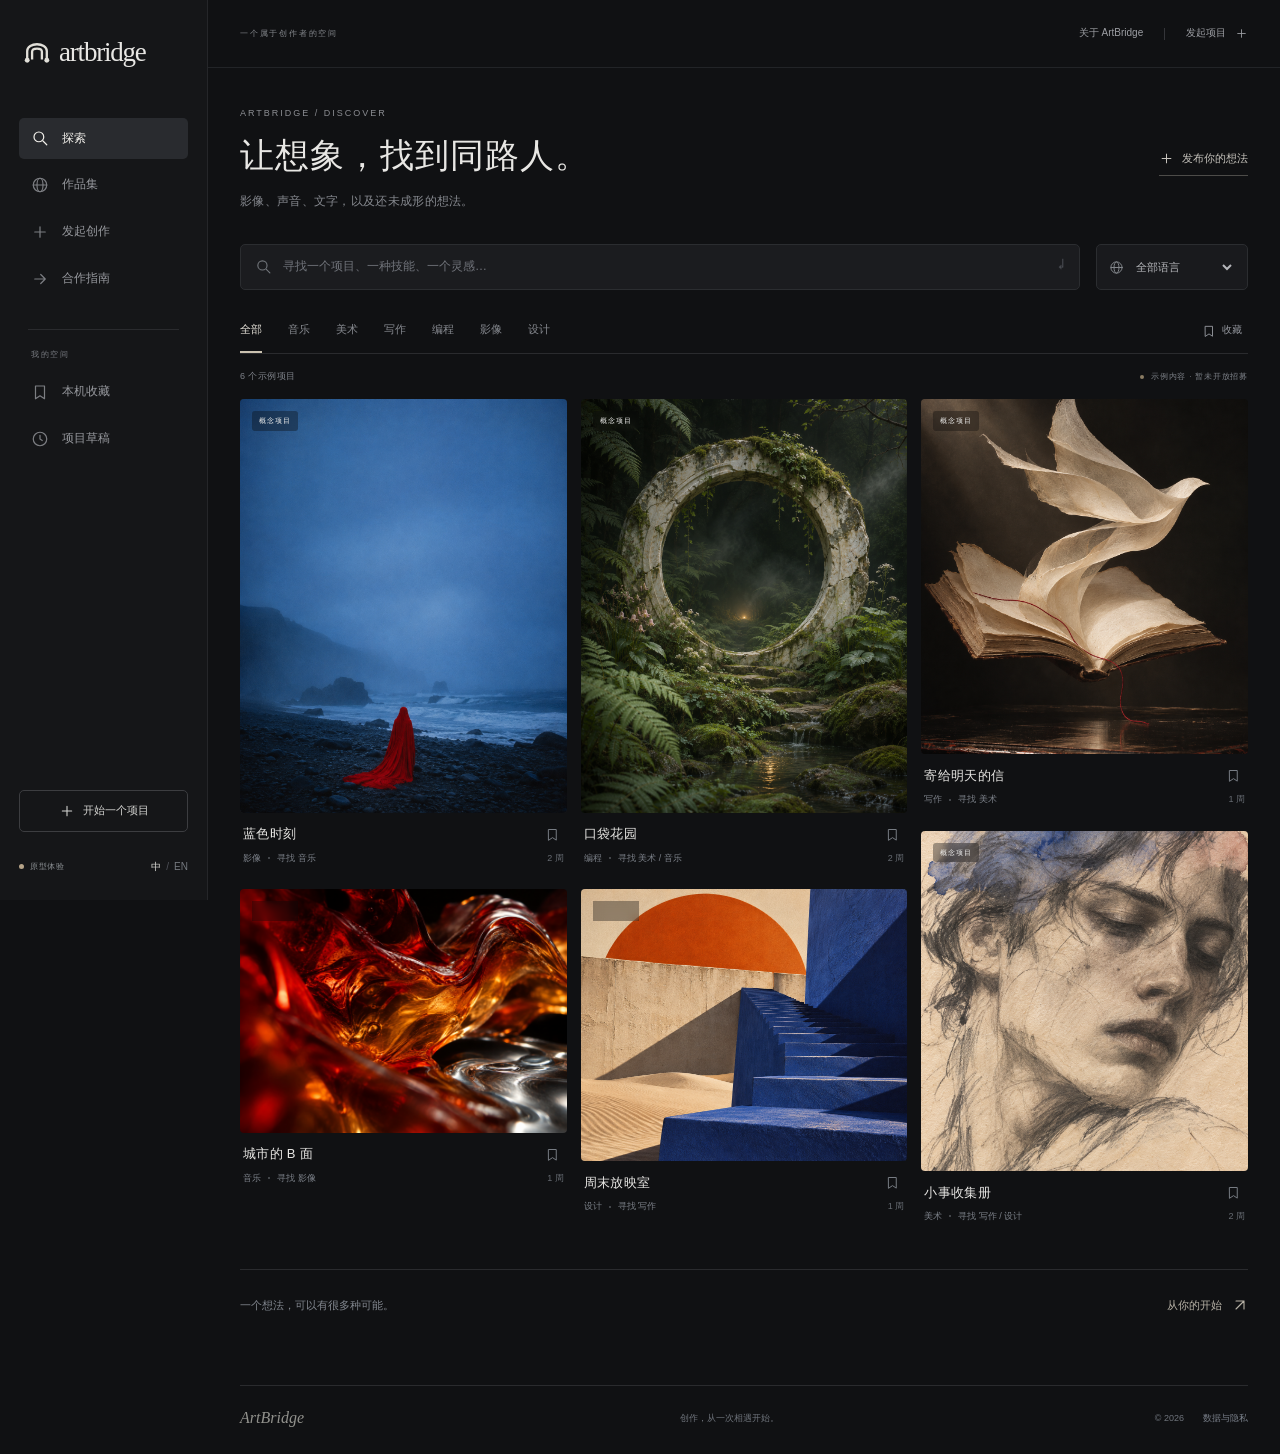
==== index.html @ faaf8d0c "Publish ArtBridge gallery MVP" ====
<!doctype html>
<html lang="zh-CN">
<head>
<meta charset="utf-8">
<meta name="viewport" content="width=device-width, initial-scale=1">
<meta name="theme-color" content="#101113">
<meta name="description" content="ArtBridge connects emerging creators. Find a creative partner and finish your first project together. 连接创作搭档，一起完成第一件作品。">
<title>ArtBridge · 一起完成第一件作品</title>
<link rel="icon" type="image/svg+xml" href="assets/favicon.svg">
<link rel="stylesheet" href="css/style.css">
<script src="js/config.js" defer></script>
<script src="js/data.js" defer></script>
<script src="js/app.js" defer></script>
</head>
<body data-page="home">
<div id="app"></div>
<noscript><main style="padding:40px;font-family:Arial,sans-serif"><h1>ArtBridge</h1><p>请开启 JavaScript 以使用项目筛选与本机草稿。Please enable JavaScript to explore projects and save local drafts.</p></main></noscript>
</body>
</html>
---- css/style.css ----
@charset "UTF-8";
:root{color-scheme:dark;--paper:#101113;--surface:#191a1d;--sidebar:#151618;--line:#2a2b2e;--ink:#e8e7e4;--muted:#919397;--soft:#b1b2b5;--accent:#c7b69b;--sans:Arial,"PingFang SC","Microsoft YaHei",sans-serif;--sidebar-width:208px}
*{box-sizing:border-box}html{scroll-behavior:smooth}body{margin:0;padding-left:var(--sidebar-width);background:var(--paper);color:var(--ink);font:14px/1.65 var(--sans);-webkit-font-smoothing:antialiased}a{color:inherit;text-decoration:none}button,input,textarea,select{font:inherit;color:inherit}button{cursor:pointer;background:none}button:disabled{opacity:.4;cursor:not-allowed}a,button,input,select,textarea{-webkit-tap-highlight-color:transparent}button,a,input,select,textarea,summary{touch-action:manipulation}button:focus-visible,a:focus-visible,summary:focus-visible{outline:2px solid #c8b89d;outline-offset:5px}input:focus-visible,select:focus-visible,textarea:focus-visible{outline:1px solid #a2a3a5;outline-offset:2px}img{display:block;max-width:100%}h1,h2,h3,p{margin:0}h1,h2,h3{line-height:1.35;font-weight:500}::selection{background:#665c4e;color:white}.icon{width:20px;height:20px;flex-shrink:0;vertical-align:middle}.section-wrap{width:calc(100% - 64px);max-width:1580px;margin:0 auto}.page-section{padding:45px 0 70px;min-height:calc(100vh - 145px)}.eyebrow{font-size:9px;letter-spacing:2px;color:#8b8d92;line-height:1.7}.page-title{font-family:"Songti SC",Georgia,"SimSun",serif;font-size:39px;letter-spacing:1px;font-weight:400;margin-top:14px;line-height:1.35}html[lang=en] .page-title{font-family:Georgia,serif;font-size:43px;letter-spacing:-1.4px;font-weight:400}.skip{position:fixed;top:-70px;left:20px;z-index:100;background:var(--ink);color:var(--paper);padding:10px 20px}.skip:focus{top:10px}
/* A quiet, persistent workspace frame. */
.site-header{position:fixed;inset:0 auto 0 0;width:var(--sidebar-width);background:var(--sidebar);border-right:1px solid #252629;z-index:40}.header-inner{height:100%;padding:30px 19px 20px;display:flex;flex-direction:column}.brand{display:flex;align-items:center;gap:8px;white-space:nowrap;margin:0 4px;font-size:27px;font-family:Georgia,serif;letter-spacing:-1.2px}.logo-mark{width:28px;height:29px;color:#e1dfd8}.logo-mark circle{fill:#e1dfd8}.main-nav{display:flex;flex-direction:column;gap:5px;margin-top:43px}.main-nav>a{display:flex;align-items:center;gap:13px;padding:11px 12px;border-radius:5px;font-size:12px;color:#96989d;transition:color .2s,background .2s}.main-nav>a .icon{height:18px;width:18px;opacity:.8}.main-nav>a:hover{color:#eeece7;background:#1e2023}.main-nav>a[aria-current]{color:#f1efea;background:#292b2f}.main-nav>a[aria-current] .icon{opacity:1}.nav-divider{height:1px;background:var(--line);margin:24px 9px 13px}.nav-label{font-size:8px;color:#797c82;letter-spacing:1.6px;margin:0 12px 5px}.header-actions{margin-top:auto;padding-top:30px}.sidebar-start{border:1px solid #3c3d40;border-radius:5px;min-height:42px;display:flex;align-items:center;justify-content:center;gap:8px;font-size:11px;color:#d6d6d3;transition:background .2s}.sidebar-start:hover{background:#282a2d}.sidebar-start .icon{width:16px;height:16px}.sidebar-bottom{display:flex;align-items:center;gap:6px;margin-top:22px;color:#8a8e92;font-size:8px;letter-spacing:.6px}.pilot-dot{width:5px;height:5px;background:#b5a388;border-radius:50%;display:inline-block;flex-shrink:0}.lang-switch{border:0;margin-left:auto;padding:5px 0;font-size:10px;color:#75797f;white-space:nowrap}.lang-switch .selected{color:#deddd8}.lang-divider{padding:0 5px;color:#505259}.icon-button{width:35px;height:35px;display:inline-flex;align-items:center;justify-content:center;border:0}.menu-toggle{display:none}.workspace-topbar{height:68px;border-bottom:1px solid #222427;padding:0 32px;display:flex;align-items:center;justify-content:space-between;gap:20px}.topbar-label{font-size:8px;letter-spacing:1.8px;color:#85888d}.topbar-right{display:flex;align-items:center;gap:21px;font-size:10px;color:#9d9fa4}.topbar-right a:hover{color:#f3f1eb}.topbar-right .icon{width:13px;height:13px;margin-left:6px}.topbar-rule{width:1px;height:12px;background:#343539}.btn{min-height:45px;display:inline-flex;align-items:center;justify-content:center;gap:16px;padding:12px 20px;border:1px solid transparent;border-radius:4px;font-size:12px;line-height:1.5;transition:background .2s}.btn-dark{background:#e2dfd8;color:#191a1c}.btn-dark:not(:disabled):hover{background:#fffdf7}.btn-outline{border-color:#45464a;color:#d3d2cf}.btn-outline:not(:disabled):hover{background:#27292d}.btn-cream{background:#e2dfd8;color:#191a1c}.quiet-link{display:inline-flex;align-items:center;gap:13px;font-size:12px;color:#bdbcb6}.quiet-link:hover{color:white}.quiet-link .icon{width:16px}.text-button{border:0;padding:0;font-size:11px;color:#92969b;text-decoration:underline;text-underline-offset:4px}
/* Images lead. Captions are kept outside the artwork. */
.gallery-page{padding-top:38px}.gallery-intro{display:flex;align-items:center;justify-content:space-between;gap:25px}.gallery-intro .page-title{font-size:34px;letter-spacing:1px;margin-top:12px}html[lang=en] .gallery-intro .page-title{font-size:38px;letter-spacing:-.8px}.gallery-description{font-size:12px;color:#85888e;margin-top:13px;letter-spacing:.3px}.gallery-create{display:flex;align-items:center;gap:8px;font-size:11px;color:#c6c3bc;border-bottom:1px solid #4d4c49;padding:7px 0;white-space:nowrap}.gallery-create .icon{width:15px;height:15px}.gallery-create:hover{color:white}.gallery-search-row{display:flex;gap:16px;margin-top:32px;align-items:stretch}.search-box{flex:1;display:flex;align-items:center;gap:11px;padding:0 14px;background:#1b1c1f;border:1px solid #2b2d30;border-radius:5px;min-width:0}.search-box>.icon{width:17px;height:17px;color:#72767b}.search-box input{width:100%;min-width:0;border:0;outline:0;color:#d1d2d1;background:none;padding:12px 0;font-size:12px}.search-box:focus-within{border-color:#64646a}.search-box input::placeholder{color:#71747b}.search-decoration{font-size:14px;color:#53565d}.language-filter{display:flex;align-items:center;gap:8px;border:1px solid #2b2d30;background:#191a1d;padding:0 12px;border-radius:5px}.language-filter .icon{width:15px;height:15px;color:#82868b}.language-filter select{font-size:11px;border:0;padding:0 15px 0 0;background:none;max-width:190px;color:#b5b6ba}.language-filter option{background:#191a1d}.filter-row{display:flex;justify-content:space-between;gap:20px;align-items:center;border-bottom:1px solid var(--line);margin-top:18px}.filter-chips{display:flex;gap:26px;min-width:0}.chip{border:0;border-bottom:2px solid transparent;padding:13px 0;font-size:11px;color:#86898f;white-space:nowrap;line-height:1.6}.chip:hover{color:#c8c9ca}.chip.active{color:#e5e1d8;border-bottom-color:#cbc2b0}.saved-filter{display:flex;align-items:center;gap:6px;border:0;font-size:10px;color:#93969d;white-space:nowrap}.saved-filter .icon{width:14px;height:14px}.saved-filter.active{color:#e3d4b7}.results-heading{display:flex;justify-content:space-between;align-items:center;gap:15px;font-size:9px;color:#7e8289;letter-spacing:.4px;padding:15px 0}.gallery-notice{display:flex;align-items:center;gap:7px;font-size:8px;letter-spacing:.8px}.gallery-notice .pilot-dot{background:#8b7c64;width:4px;height:4px}.project-grid{columns:3;column-gap:14px}.project-card{display:inline-block;width:100%;break-inside:avoid;vertical-align:top;margin:0 0 23px;background:none;position:relative}.card-image{display:block;position:relative;border-radius:4px;overflow:hidden;background:#242529}.project-art{width:100%;height:auto;object-fit:cover;display:block}.card-image .project-art{transition:filter .3s}.artwork-film .card-image{aspect-ratio:.79}.artwork-game .card-image{aspect-ratio:.79}.artwork-writing .card-image{aspect-ratio:.92}.artwork-music .card-image{aspect-ratio:1.34}.artwork-art .card-image{aspect-ratio:.96}.artwork-design .card-image{aspect-ratio:1.2}.card-image .project-art{height:100%;width:100%;object-fit:cover}.artwork-film .card-image .project-art{object-position:50% 70%}.card-image:hover .project-art{filter:brightness(.82)}.demo-badge{position:absolute;top:12px;left:12px;font-size:7px;letter-spacing:1px;color:#efefed;background:#090a0b59;padding:4px 7px;border-radius:3px;backdrop-filter:blur(4px)}.card-hover{position:absolute;inset:auto 0 0;padding:42px 20px 19px;background:linear-gradient(transparent,#070809c9);color:#e9e8e4;opacity:0;transform:translateY(5px);transition:opacity .2s,transform .2s}.card-image:hover .card-hover,.card-image:focus-visible .card-hover{opacity:1;transform:none}.card-hover p{font-size:12px;line-height:1.8;max-width:300px}.card-hover>span{display:flex;justify-content:space-between;align-items:center;font-size:10px;margin-top:16px;color:#c3b89e}.card-hover .icon{width:15px;height:15px}.card-body{padding:10px 3px 0}.card-title-line{display:flex;align-items:center;justify-content:space-between;gap:14px}.card-body h3{font-size:13px;letter-spacing:.3px;font-weight:400}.card-body h3 a:hover{color:#fff}.save-button{padding:4px;border:0;color:#777c83;display:flex;align-items:center;border-radius:3px}.save-button .icon{width:15px;height:15px}.save-button:hover{color:#e4e3dc;background:#2b2c30}.save-button.is-saved{color:#cdbda1}.save-button.is-saved svg{fill:#776950}.card-meta{display:flex;align-items:center;gap:7px;font-size:9px;line-height:1.7;color:#7c8189;margin-top:5px}.card-meta i{width:2px;height:2px;border-radius:50%;background:#53575d}.card-period{margin-left:auto;color:#676c73}.gallery-end{margin-top:22px;border-top:1px solid var(--line);padding-top:25px;display:flex;justify-content:space-between;gap:20px;align-items:center;font-size:11px;color:#81868e}.gallery-end a{display:flex;gap:10px;align-items:center;color:#b9b4a8}.gallery-end .icon{width:16px}.empty-state{display:block;column-span:all;min-height:330px;text-align:center;padding:80px 25px}.empty-star{display:block;color:#686c73;margin-bottom:20px}.empty-star>.icon{width:35px;height:35px}.empty-state h1,.empty-state h2{font-size:23px;letter-spacing:0}.empty-state p{font-size:13px;line-height:1.9;max-width:500px;margin:15px auto 22px;color:#858991}
/* The same studio surface continues through the detail and working pages. */
.back-link{font-size:11px;color:#95979c;display:inline-block;margin-bottom:25px}.back-link:hover{color:white}.detail-grid{display:grid;grid-template-columns:minmax(0,1.5fr) minmax(290px,.8fr);gap:43px}.detail-image{position:relative;border-radius:4px;overflow:hidden;background:#18191b;max-height:740px}.detail-image .project-art{width:100%;max-height:740px;object-fit:contain}.detail-heading{padding:30px 0 24px;border-bottom:1px solid var(--line)}.detail-heading .page-title{margin-top:12px;font-size:37px}.detail-subtitle{font-size:15px;color:#a4a5a8;margin-top:17px;line-height:1.9}.brief-block{padding-top:30px}.brief-block h2{font-size:19px;color:#dfddd6;font-weight:400}.brief-block p,.working-list{font-size:13px;line-height:2;color:#96999f;margin-top:16px}.working-list{padding-left:18px}.working-list li{padding-bottom:9px}.detail-sidebar{min-width:0}.brief-panel{position:sticky;top:30px;border-top:1px solid #4b4944;padding:25px 0;background:none}.brief-panel h2{font-family:"Songti SC",Georgia,serif;font-size:27px;line-height:1.55;margin-top:15px;font-weight:400}.sidebar-tags{display:flex;gap:9px;flex-wrap:wrap;margin-top:22px}.tag{color:#c9c5bb;background:#272829;padding:4px 11px;font-size:10px;border-radius:3px}.brief-panel dl{margin:26px 0;font-size:11px}.brief-panel dl>div{display:flex;justify-content:space-between;gap:15px;padding:15px 0;border-top:1px solid var(--line)}.brief-panel dt{display:flex;gap:7px;align-items:center;color:#7f858d}.brief-panel dt .icon{width:14px;height:14px}.brief-panel dd{margin:0;color:#c3c3c0;text-align:right}.full-width{width:100%;margin-top:10px}.fine-print{color:#8b8e94;font-size:11px;line-height:1.9;margin-top:19px}.sidebar-note{font-size:11px;color:#686e77;margin-top:10px;border-top:1px solid var(--line);padding-top:20px}.form-layout{display:grid;grid-template-columns:minmax(0,.8fr) minmax(0,1.2fr);gap:70px;max-width:1200px;padding-top:65px}.form-intro .page-title{font-size:43px;line-height:1.45;margin-top:22px}.form-intro>p{font-size:13px;color:#94979d;line-height:2.1;margin-top:25px;max-width:340px}.form-tip{margin:42px 0;padding:27px 0;border-top:1px solid #393a3c;border-bottom:1px solid #393a3c;max-width:340px}.form-tip>span{font-size:25px;color:#a39883}.form-tip h3{font-size:16px;margin-top:17px;font-weight:400}.form-tip p{font-size:12px;color:#868c94;margin-top:15px;line-height:2}.form-card{background:#17181b;border:1px solid #2a2c31;border-radius:5px;padding:30px}.draft-banner{display:flex;align-items:center;gap:8px;font-size:9px;letter-spacing:.6px;color:#b7ac97;border-bottom:1px solid #2e3035;padding-bottom:25px}.status-dot{background:#b5a388;width:5px;height:5px;border-radius:50%;display:inline-block;flex-shrink:0}.form-section-title{display:flex;align-items:center;gap:12px;margin:28px 0 23px}.form-section-title>span{font-family:Georgia,serif;font-size:18px;color:#817a6b}.form-section-title h2{font-size:17px;font-weight:400}.field{display:flex;flex-direction:column;gap:10px;margin-bottom:23px;font-size:12px}.field>span{color:#b6b8bc}.required{color:#c6b9a0}.field input:not([type=checkbox]),.field textarea,.field select{min-width:0;width:100%;padding:12px;border:1px solid #35373c;border-radius:4px;background:#1e2024;font-size:13px;line-height:1.7}.field input::placeholder,.field textarea::placeholder{color:#6f7580;font-size:12px}.field textarea{resize:vertical;min-height:140px}.checkbox-grid{display:flex;flex-wrap:wrap;gap:8px}.checkbox-grid label{display:flex;align-items:center;gap:7px;cursor:pointer;padding:8px 11px;border:1px solid #36383d;border-radius:3px;color:#9fa4ac;font-size:11px}.checkbox-grid input{accent-color:#c9bca4;margin:0}.checkbox-grid label:has(input:checked){border-color:#8b806b;background:#36332d;color:#ddd6c7}.form-two-cols{display:grid;grid-template-columns:1fr 1fr;gap:16px}.form-actions{display:flex;align-items:center;flex-wrap:wrap;gap:12px;margin-top:26px}.form-actions .btn{font-size:11px;padding:13px 18px}.form-message{color:#c4baa6;font-size:11px;line-height:1.9;margin-top:16px}.submission-panel{border-top:1px solid #303238;padding-top:25px;margin-top:26px}.submission-panel h3{font-size:14px;font-weight:400}.submission-panel p{font-size:11px;line-height:1.9;color:#8b9099;margin:13px 0 18px}.submission-panel .btn{font-size:11px}.clear-draft{margin-top:24px;color:#787e88;font-size:10px}.form-project{display:flex;gap:17px;margin:35px 0;align-items:center;border-top:1px solid var(--line);border-bottom:1px solid var(--line);padding:16px 0}.form-project>img{width:87px;height:105px;object-fit:cover;border-radius:3px}.form-project>span{display:flex;flex-direction:column;font-size:9px;line-height:1.8;color:#797f89}.form-project strong{font-size:17px;font-weight:400;color:#cecec8;margin:8px 0}.form-project small{font-size:9px;color:#a29884}.section-intro{font-size:13px;color:#90969f;line-height:2;margin-top:18px}.showcase-intro{max-width:620px}.showcase-empty{display:grid;grid-template-columns:1fr 1fr;gap:60px;align-items:center;margin:70px 0}.cover-stack{position:relative;min-height:440px}.cover-stack img{width:57%;height:375px;object-fit:cover;position:absolute;border-radius:3px;box-shadow:0 20px 50px #0005}.cover-stack img:first-child{top:0;left:0;transform:rotate(-4deg);filter:brightness(.82)}.cover-stack img:nth-child(2){right:0;bottom:0;transform:rotate(4deg)}.showcase-empty h2{font:400 29px/1.6 "Songti SC",Georgia,serif;margin-top:17px}.showcase-empty p{font-size:13px;color:#94989f;line-height:2;margin:22px 0 29px}.credit-note{display:flex;justify-content:space-between;gap:18px;border-top:1px solid #34363b;padding-top:24px;font-size:9px;letter-spacing:1.5px;color:#858b94}.guide-page{max-width:1200px}.guide-lead{font-size:15px;color:#999da4;line-height:2;margin-top:24px;max-width:690px}.steps{display:grid;grid-template-columns:repeat(3,1fr);gap:32px;margin:48px 0 60px}.step{border-top:1px solid #414348;padding-top:20px}.step-num{font:italic 27px Georgia,serif;color:#a49680}.step h3{font-size:16px;font-weight:400;margin-top:20px}.step p{font-size:12px;color:#9399a2;line-height:1.9;margin-top:14px}.guide-columns{display:grid;grid-template-columns:1.35fr 1fr;gap:65px;padding-top:45px;border-top:1px solid var(--line)}.guide-columns h2{font:400 26px "Songti SC",Georgia,serif}.guide-list{list-style:none;counter-reset:item;padding:0}.guide-list li{counter-increment:item;margin-top:30px}.guide-list h3{font-size:15px;font-weight:400}.guide-list h3:before{content:"0" counter(item) " / ";color:#a2937c;font-size:10px;margin-right:10px}.guide-list p{font-size:12px;color:#9399a2;line-height:2;margin-top:15px}.pilot-card{padding:30px;background:#1b1d21;border:1px solid #30333a;border-radius:4px;align-self:start}.pilot-card h2{margin-top:20px;line-height:1.5}.pilot-card p{font-size:12px;color:#9399a3;line-height:2;margin-top:17px}.pilot-card .btn{margin-top:25px}.faq{margin-top:65px;max-width:840px}.faq h2{font:400 26px "Songti SC",Georgia,serif;margin-bottom:25px}.faq details{border-top:1px solid #34363b;padding:21px 0}.faq details:last-child{border-bottom:1px solid #34363b}.faq summary{display:flex;justify-content:space-between;gap:20px;list-style:none;font-size:13px;cursor:pointer}.faq summary::-webkit-details-marker{display:none}.faq summary span{color:#a49680}.faq details[open] summary span{transform:rotate(45deg)}.faq details p{font-size:12px;line-height:2;color:#949aa4;max-width:700px;margin-top:18px}
/* Supporting UI. */
.site-footer{width:calc(100% - 64px);max-width:1580px;margin:0 auto;display:flex;justify-content:space-between;align-items:center;gap:20px;padding:23px 0 27px;border-top:1px solid var(--line);font-size:9px;color:#6f747c}.site-footer>a{font:italic 16px Georgia,serif;color:#91918c}.site-footer>div{display:flex;gap:19px;align-items:center}.site-footer .text-button{font-size:9px;text-decoration:none;color:#777d87}.toast{position:fixed;bottom:25px;left:calc(50% + var(--sidebar-width)/2);transform:translate(-50%,10px);background:#e1ddd3;color:#1c1d20;border:1px solid #f0eade;border-radius:4px;padding:12px 20px;font-size:12px;opacity:0;pointer-events:none;z-index:70;max-width:calc(100vw - var(--sidebar-width) - 35px);transition:opacity .2s,transform .2s}.toast.show{opacity:1;transform:translate(-50%,0)}dialog{background:#1e2024;color:#deded9;border:1px solid #4a4d52;max-width:520px;width:calc(100% - 36px);padding:35px;border-radius:6px}dialog::backdrop{background:#000a;backdrop-filter:blur(3px)}dialog h2{font-size:25px;font-family:"Songti SC",Georgia,serif;font-weight:400;margin-right:20px}dialog p{font-size:12px;line-height:2;color:#a3a6ac;margin:20px 0}dialog .btn{margin-top:10px;font-size:11px}.dialog-close{position:absolute;right:9px;top:9px;color:#92969e}
@media(min-width:1700px){.project-grid{columns:4}.section-wrap,.site-footer{width:calc(100% - 80px)}.workspace-topbar{padding:0 40px}.gallery-intro{margin-bottom:10px}}
@media(max-width:1150px){:root{--sidebar-width:180px}.header-inner{padding-left:14px;padding-right:14px}.brand{font-size:24px;gap:6px}.logo-mark{width:26px}.main-nav>a{font-size:11px;gap:11px}.section-wrap,.site-footer{width:calc(100% - 44px)}.workspace-topbar{padding:0 22px}.gallery-intro .page-title{font-size:30px}.project-grid{columns:3;column-gap:12px}.filter-chips{gap:21px}.card-meta{font-size:8px;gap:5px}.card-body h3{font-size:12px}.card-period{display:none}.detail-grid{gap:30px;grid-template-columns:minmax(0,1.4fr) minmax(250px,1fr)}.brief-panel h2{font-size:24px}.form-layout{gap:37px;grid-template-columns:minmax(0,.75fr) minmax(0,1.25fr)}.form-card{padding:24px}.form-intro .page-title{font-size:35px}.form-intro>p{font-size:12px}.guide-columns{gap:40px}.cover-stack{min-height:370px}.cover-stack img{height:310px}.showcase-empty{gap:40px}.showcase-empty h2{font-size:26px}}
@media(max-width:900px){:root{--sidebar-width:160px}.header-inner{padding:24px 11px 18px}.brand{font-size:21px;gap:5px}.logo-mark{width:23px}.main-nav{margin-top:35px}.main-nav>a{padding:10px 9px;gap:9px;font-size:11px}.main-nav>a .icon{width:16px;height:16px}.sidebar-start{font-size:10px}.sidebar-bottom>span:nth-child(2){display:none}.lang-switch{margin-left:auto}.topbar-label{font-size:7px;letter-spacing:1px}.topbar-right{gap:13px;font-size:9px}.gallery-intro .page-title,html[lang=en] .gallery-intro .page-title{font-size:30px}.gallery-create{font-size:10px}.gallery-description{font-size:11px}.project-grid{columns:2;column-gap:13px}.filter-chips{gap:17px}.chip{font-size:10px}.saved-filter{font-size:9px}.filter-row{gap:13px}.gallery-search-row{gap:10px}.language-filter{padding:0 9px;gap:5px}.language-filter select{font-size:10px;max-width:140px}.gallery-notice{font-size:7px;letter-spacing:.3px}.form-layout{grid-template-columns:1fr;gap:30px;max-width:670px;padding-top:35px}.form-intro .page-title{font-size:39px}.form-intro>p{max-width:100%;font-size:13px}.form-tip{display:none}.form-intro>.quiet-link{margin-top:22px}.form-card{padding:30px}.form-two-cols{grid-template-columns:1fr 1fr}.detail-grid{grid-template-columns:1fr;gap:30px}.detail-image,.detail-image .project-art{max-height:650px}.brief-panel{position:static}.brief-panel .btn{max-width:450px;display:flex}.sidebar-note{margin-top:0}.showcase-empty{gap:30px;grid-template-columns:1fr}.cover-stack{max-width:450px;width:100%;min-height:430px;margin:auto}.cover-stack img{height:370px}.showcase-empty h2{font-size:29px}.guide-columns{grid-template-columns:1fr;gap:35px}.steps{gap:20px}.step h3{font-size:14px}.step p{font-size:11px}.site-footer>span{display:none}}
@media(max-width:640px){:root{--sidebar-width:0px}body{padding:68px 0 0}.site-header{width:100%;height:68px;bottom:auto;border-right:0;border-bottom:1px solid #303237;background:#151618f7;backdrop-filter:blur(12px)}.header-inner{padding:0 19px;flex-direction:row;align-items:center;justify-content:space-between;gap:14px}.brand{font-size:26px;margin:0;gap:7px}.logo-mark{width:27px;height:29px}.header-actions{margin:0 0 0 auto;padding:0;order:2;display:flex;align-items:center}.sidebar-start{display:none}.sidebar-bottom{margin:0}.sidebar-bottom>.pilot-dot{display:none}.sidebar-bottom>span:nth-child(2){display:none}.lang-switch{font-size:11px;padding:8px 0}.menu-toggle{display:flex;order:3;width:28px;padding:0;margin-left:6px}.main-nav{display:none;position:absolute;top:67px;left:0;right:0;margin:0;padding:13px 17px 22px;background:#1a1b1f;border-bottom:1px solid #3c3e42;box-shadow:0 15px 30px #0005;max-height:calc(100dvh - 68px);overflow-y:auto}.main-nav.is-open{display:flex}.main-nav>a{font-size:13px;padding:11px 12px;gap:14px}.main-nav>a .icon{height:18px;width:18px}.nav-divider{margin:15px 10px 10px}.nav-label{margin-bottom:5px}.workspace-topbar{display:none}.section-wrap,.site-footer{width:calc(100% - 32px)}.page-section{padding:31px 0 45px;min-height:calc(100vh - 135px)}.eyebrow{font-size:8px;letter-spacing:1.3px}.page-title,html[lang=en] .page-title{font-size:31px;line-height:1.4;letter-spacing:.2px}.gallery-intro{display:block}.gallery-intro .page-title{font-size:27px;letter-spacing:.5px;margin-top:13px}html[lang=en] .gallery-intro .page-title{font-size:31px;letter-spacing:-.6px;max-width:330px}.gallery-description{font-size:11px;line-height:1.9;margin-top:14px}.gallery-create{display:inline-flex;margin-top:20px;font-size:10px;padding-bottom:6px}.gallery-search-row{margin-top:23px;gap:8px}.search-box{padding:0 10px;gap:8px}.search-box input{font-size:12px;padding:12px 0;min-height:43px}.search-box>.icon{width:16px}.search-decoration{display:none}.language-filter{padding:0 7px}.language-filter>span{display:none}.language-filter select{max-width:95px;font-size:10px;padding:8px 0}.filter-row{margin-top:13px;gap:13px;align-items:center}.filter-chips{gap:19px;overflow-x:auto;scrollbar-width:none;padding-bottom:0;flex:1}.filter-chips::-webkit-scrollbar{display:none}.chip{font-size:10px;padding:12px 0;flex-shrink:0;line-height:1.8}.saved-filter{padding:0 0 0 5px;border-left:1px solid #33363b;height:24px;font-size:9px}.saved-filter>span{display:none}.saved-filter .icon{height:15px;width:15px}.results-heading{font-size:8px;padding:14px 0;gap:8px}.gallery-notice{font-size:7px;letter-spacing:0;gap:5px}.project-grid{columns:2;column-gap:9px}.project-card{margin-bottom:16px}.card-image{border-radius:3px}.demo-badge{font-size:6px;padding:3px 5px;top:7px;left:7px;letter-spacing:.4px}.card-body{padding:7px 1px 0}.card-body h3{font-size:11px;line-height:1.6;letter-spacing:0}.card-title-line{gap:3px;align-items:flex-start}.save-button{padding:3px 0 3px 4px;flex-shrink:0}.save-button .icon{width:13px;height:13px}.card-meta{font-size:8px;flex-wrap:wrap;gap:4px;line-height:1.7;margin-top:4px}.card-meta i{display:none}.card-meta>span:first-child{display:none}.card-hover{display:none}.gallery-end{margin-top:15px;padding-top:22px;font-size:10px;line-height:1.8;gap:18px}.gallery-end>span{max-width:180px}.gallery-end a{white-space:nowrap;font-size:10px;gap:5px}.gallery-end .icon{width:13px}.back-link{font-size:10px;margin-bottom:20px}.detail-image{max-height:none}.detail-image .project-art{max-height:600px;object-fit:contain}.detail-heading{padding:24px 0}.detail-heading .page-title{font-size:34px}.detail-subtitle{font-size:13px;line-height:1.9}.brief-block{padding-top:26px}.brief-block h2{font-size:18px}.brief-block p,.working-list{font-size:12px;line-height:2}.brief-panel h2{font-size:26px;max-width:310px}.brief-panel dl{font-size:11px}.brief-panel .btn{max-width:100%;font-size:12px}.fine-print{font-size:10px}.form-layout{gap:29px}.form-intro .page-title{font-size:36px;letter-spacing:1px;line-height:1.45;margin-top:15px}.form-intro>p{font-size:12px;line-height:2;margin-top:20px}.form-intro>.quiet-link{font-size:11px;margin-top:17px}.form-card{padding:24px 18px}.form-section-title h2{font-size:16px}.field{margin-bottom:23px}.field input:not([type=checkbox]),.field textarea,.field select{font-size:16px}.field input::placeholder,.field textarea::placeholder{font-size:12px}.form-two-cols{gap:12px}.form-two-cols select{font-size:12px!important;min-height:44px}.checkbox-grid{gap:7px}.checkbox-grid label{padding:8px 10px;font-size:11px}.form-actions{gap:10px}.form-actions .btn{padding:12px 15px;font-size:11px}.form-actions .text-button{font-size:10px}.form-project{margin:25px 0 0}.draft-banner{font-size:8px;letter-spacing:.4px}.showcase-empty{margin:35px 0 40px;gap:35px}.showcase-intro{font-size:12px}.cover-stack{max-width:340px;min-height:340px}.cover-stack img{height:285px;width:56%}.showcase-empty h2{font-size:27px}.showcase-empty p{font-size:12px;margin:18px 0 24px}.credit-note{font-size:7px;letter-spacing:.5px;gap:10px}.guide-lead{font-size:13px;line-height:2}.steps{grid-template-columns:1fr;gap:25px;margin:35px 0 40px}.step{padding-top:17px;padding-left:42px;position:relative}.step-num{position:absolute;left:0;top:17px;font-size:23px}.step h3{margin-top:3px;font-size:16px}.step p{font-size:12px;margin-top:11px}.guide-columns{padding-top:33px;gap:27px}.guide-columns h2{font-size:25px}.guide-list h3{font-size:14px}.pilot-card{padding:25px}.faq{margin-top:40px}.faq h2{font-size:25px}.faq summary{font-size:12px;gap:15px}.faq details p{font-size:12px}.site-footer{padding:22px 0 25px;gap:20px;font-size:8px}.site-footer>a{font-size:15px}.site-footer .text-button{font-size:9px}.site-footer>div{gap:15px}.toast{left:50%;max-width:calc(100vw - 30px);width:max-content;font-size:11px;text-align:center;padding:11px 16px;bottom:17px}dialog{padding:29px 23px}dialog h2{font-size:23px}.empty-state{min-height:300px;padding:50px 17px}.empty-state h2{font-size:21px}.empty-state p{font-size:12px}}
@media(prefers-reduced-motion:reduce){html{scroll-behavior:auto}*,*:before,*:after{animation:none!important;transition:none!important}}
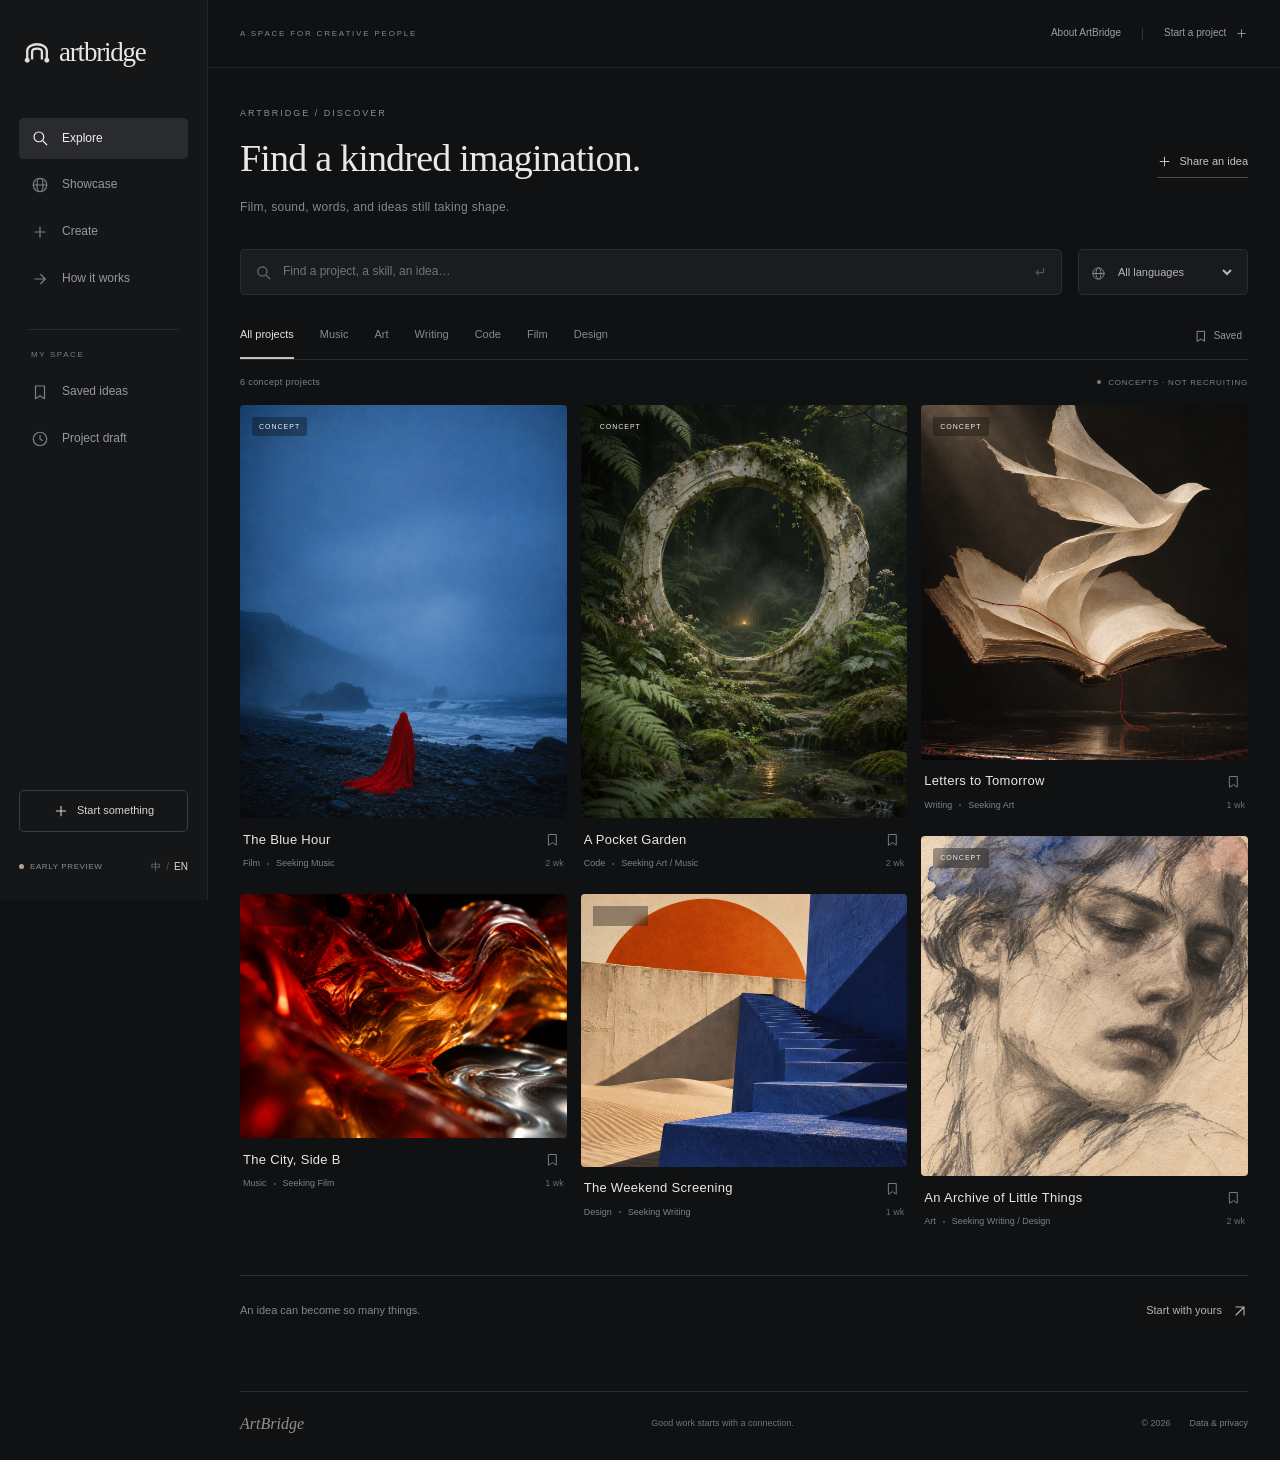
==== commit 03dacfc4: "Default the website and project README to English" ====
--- a/index.html
+++ b/index.html
@@ -1,11 +1,11 @@
 <!doctype html>
-<html lang="zh-CN">
+<html lang="en">
 <head>
 <meta charset="utf-8">
 <meta name="viewport" content="width=device-width, initial-scale=1">
 <meta name="theme-color" content="#101113">
-<meta name="description" content="ArtBridge connects emerging creators. Find a creative partner and finish your first project together. 连接创作搭档，一起完成第一件作品。">
-<title>ArtBridge · 一起完成第一件作品</title>
+<meta name="description" content="ArtBridge connects emerging creators. Find a creative partner and finish your first project together.">
+<title>ArtBridge · Finish your first project together</title>
 <link rel="icon" type="image/svg+xml" href="assets/favicon.svg">
 <link rel="stylesheet" href="css/style.css">
 <script src="js/config.js" defer></script>
@@ -14,6 +14,6 @@
 </head>
 <body data-page="home">
 <div id="app"></div>
-<noscript><main style="padding:40px;font-family:Arial,sans-serif"><h1>ArtBridge</h1><p>请开启 JavaScript 以使用项目筛选与本机草稿。Please enable JavaScript to explore projects and save local drafts.</p></main></noscript>
+<noscript><main style="padding:40px;font-family:Arial,sans-serif"><h1>ArtBridge</h1><p>Please enable JavaScript to explore projects and save local drafts.</p></main></noscript>
 </body>
 </html>
